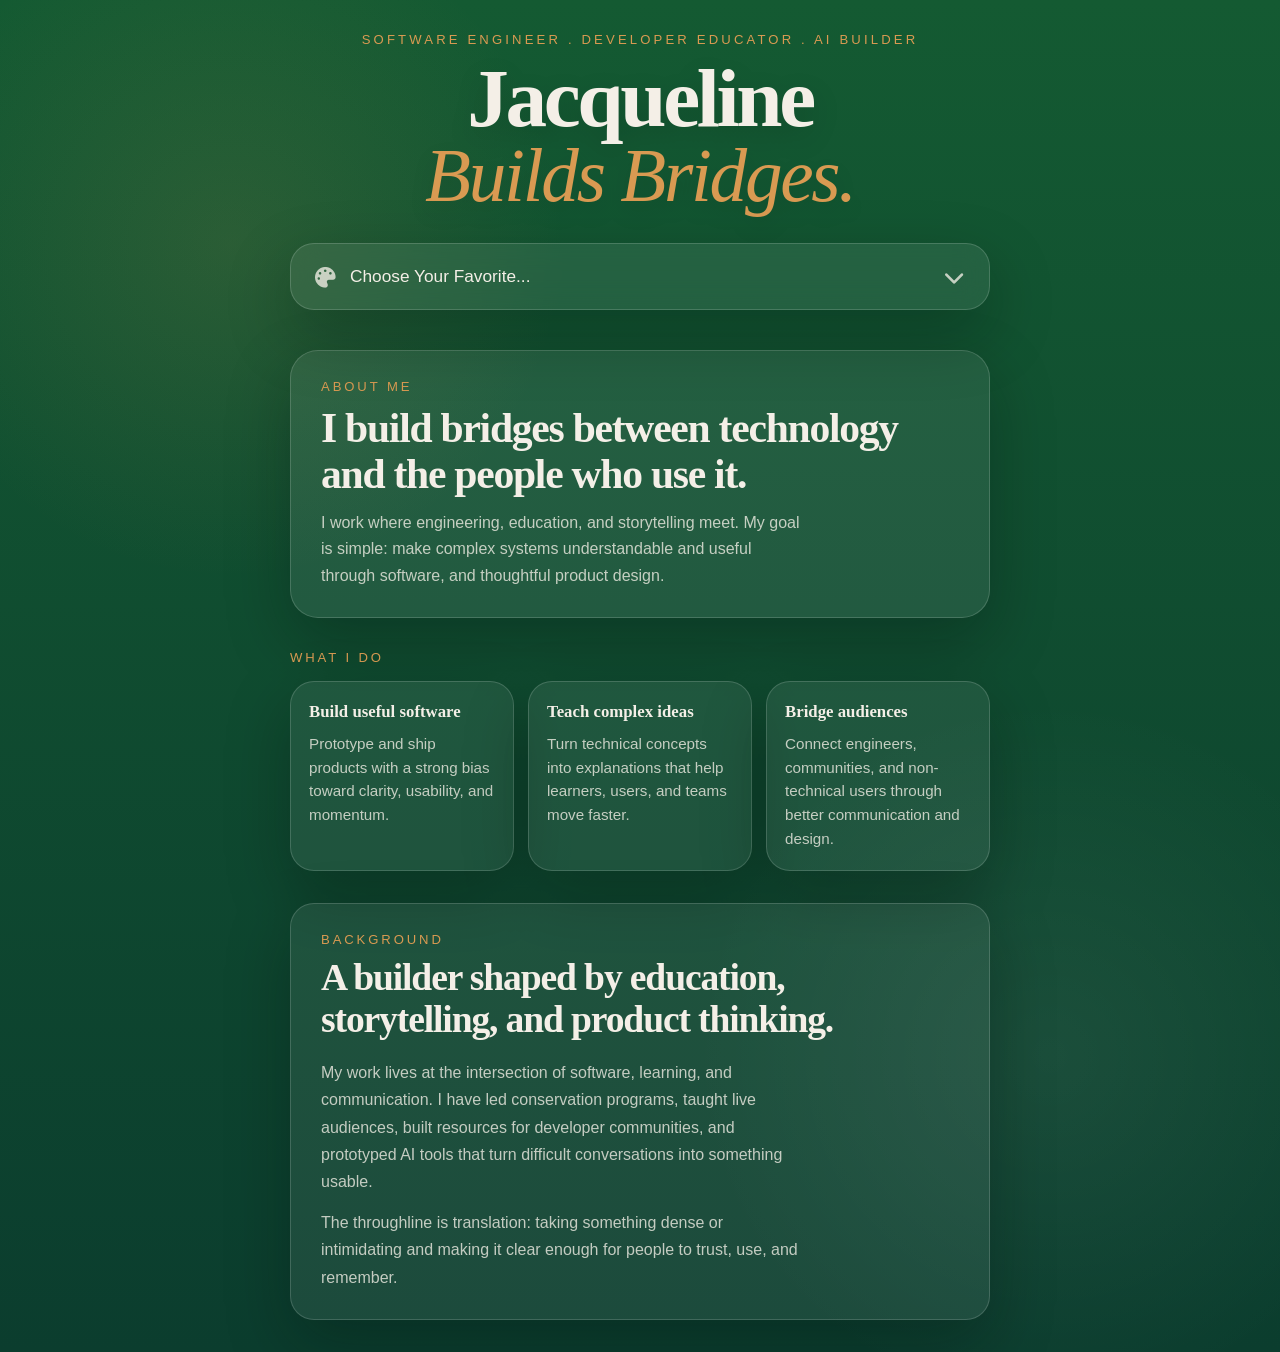
==== index.html @ 626b74d6 "first commit" ====
<!DOCTYPE html>
<html lang="en">
<head>
  <meta charset="UTF-8" />
  <meta name="viewport" content="width=device-width, initial-scale=1.0" />
  <title>Jacqueline's Portfolio</title>
  <link rel="stylesheet" href="https://cdnjs.cloudflare.com/ajax/libs/font-awesome/6.5.1/css/all.min.css" crossorigin="anonymous" referrerpolicy="no-referrer" />
  <link rel="stylesheet" href="./styles.css?v=20260310-home" />
</head>
<body>
  <main class="page-shell">
    <section class="hero-shell">
      <div class="intro-block">
        <p class="eyebrow">Software Engineer . Developer Educator . AI Builder</p>
        <h1 class="title">
          <span class="title-primary">Jacqueline</span>
          <span class="title-accent">Builds Bridges.</span>
        </h1>
      </div>

      <div class="dropdown-shell">
        <div class="custom-select">
          <!-- Select Trigger -->
          <div class="select-trigger">
            <div class="selected-option">
              <i class="fas fa-palette"></i>
              <span>Choose Your Favorite...</span>
            </div>
            <i class="fas fa-chevron-down arrow"></i>
          </div>

          <!-- Dropdown -->
          <div class="dropdown">
            <!-- Search Box -->
            <div class="search-box">
              <input type="text" placeholder="Search options..." id="searchInput" />
              <i class="fas fa-search"></i>
            </div>

            <!-- Options Container -->
            <div class="options-container">
              <div class="option" data-value="design" data-icon="fa-palette" data-href="./projects.html?v=20260310-projects">
                <i class="fas fa-palette" style="color: #f43f5e;"></i>
                <span>Projects</span>
              </div>
              <div class="option" data-value="code" data-icon="fa-code" data-href="https://devreluni.substack.com/p/devrel-uni-august-updates">
                <i class="fas fa-code" style="color: #3b82f6;"></i>
                <span>Writing</span>
              </div>
              <div class="option" data-value="rocket" data-icon="fa-rocket" data-href="https://web-production-86fff.up.railway.app">
                <i class="fas fa-rocket" style="color: #8b5cf6;"></i>
                <span>Launch & Deploy</span>
              </div>
              <div class="option" data-value="heart" data-icon="fa-heart" data-href="./educator.html?v=20260310-educator">
                <i class="fas fa-heart" style="color: #ec4899;"></i>
                <span>Educator Roles</span>
              </div>
              <div class="option" data-value="star" data-icon="fa-star" data-href="./Joya-Resume.pdf">
                <i class="fas fa-star" style="color: #fbbf24;"></i>
                <span>Resume</span>
              </div>
              <div class="option" data-value="coffee" data-icon="fa-coffee" data-href="https://www.linkedin.com/in/jacqueline-j-29304abb/">
                <i class="fas fa-coffee" style="color: #92400e;"></i>
                <span>Contact info</span>
              </div>
            </div>

            <!-- No Results Message -->
            <div class="no-results">
              <i class="fas fa-search"></i>
              <p>No results found!</p>
            </div>
          </div>
        </div>
      </div>

      <section class="about-panel">
        <p class="about-kicker">About Me</p>
        <h2 class="about-title">I build bridges between technology and the people who use it.</h2>
        <p class="about-copy">
          I work where engineering, education, and storytelling meet.
          My goal is simple: make complex systems understandable and useful through software, and thoughtful product design.
        </p>
      </section>

      <section class="what-i-do">
        <div class="section-header">
          <p class="section-kicker">What I Do</p>
        </div>
        <div class="what-grid">
          <article class="what-card">
            <h3>Build useful software</h3>
            <p>Prototype and ship products with a strong bias toward clarity, usability, and momentum.</p>
          </article>
          <article class="what-card">
            <h3>Teach complex ideas</h3>
            <p>Turn technical concepts into explanations that help learners, users, and teams move faster.</p>
          </article>
          <article class="what-card">
            <h3>Bridge audiences</h3>
            <p>Connect engineers, communities, and non-technical users through better communication and design.</p>
          </article>
        </div>
      </section>

      <section class="background-panel">
        <div class="section-header">
          <p class="section-kicker">Background</p>
          <h2 class="section-title">A builder shaped by education, storytelling, and product thinking.</h2>
        </div>
        <div class="background-copy">
          <p>
            My work lives at the intersection of software, learning, and communication. I have led conservation
            programs, taught live audiences, built resources for developer communities, and prototyped AI tools that
            turn difficult conversations into something usable.
          </p>
          <p>
            The throughline is translation: taking something dense or intimidating and making it clear enough for
            people to trust, use, and remember.
          </p>
        </div>
      </section>
    </section>
  </main>

  <script src="./script.js?v=20260310-home"></script>
</body>
</html>
---- styles.css ----
:root {
  --forest-top: #145a32;
  --forest-bottom: #0b3d2e;
  --forest-panel: rgba(255, 255, 255, 0.08);
  --forest-panel-strong: rgba(255, 255, 255, 0.1);
  --forest-line: rgba(255, 255, 255, 0.16);
  --paper: #f4efe7;
  --paper-soft: rgba(244, 239, 231, 0.78);
  --accent: #d99a52;
  --shadow: 0 24px 64px rgba(4, 15, 10, 0.28);
}

* {
  box-sizing: border-box;
  margin: 0;
  padding: 0;
}

html,
body {
  min-height: 100%;
}

body {
  min-height: 100vh;
  font-family: Georgia, "Times New Roman", serif;
  background:
    radial-gradient(circle at 18% 18%, rgba(217, 154, 82, 0.12), transparent 22%),
    radial-gradient(circle at 82% 78%, rgba(255, 255, 255, 0.06), transparent 24%),
    linear-gradient(180deg, var(--forest-top) 0%, var(--forest-bottom) 100%);
  color: var(--paper);
  padding: 32px 18px;
}

body::before {
  content: "";
  position: fixed;
  inset: 0;
  background: linear-gradient(90deg, rgba(255, 255, 255, 0.02) 0, rgba(255, 255, 255, 0.02) 1px, transparent 1px, transparent 100%);
  background-size: 36px 36px;
  opacity: 0.22;
  pointer-events: none;
  z-index: -1;
}

.page-shell {
  width: 100%;
  display: flex;
  justify-content: center;
}

.hero-shell {
  width: min(700px, 100%);
  display: flex;
  flex-direction: column;
  align-items: center;
  gap: 32px;
  text-align: center;
}

.intro-block {
  width: 100%;
  display: flex;
  flex-direction: column;
  gap: 12px;
}

.eyebrow {
  font-family: "Trebuchet MS", Arial, sans-serif;
  font-size: 0.82rem;
  letter-spacing: 0.24em;
  text-transform: uppercase;
  color: var(--accent);
}

.title {
  display: flex;
  flex-direction: column;
  align-items: center;
  gap: 2px;
  font-size: clamp(3rem, 7vw, 5.2rem);
  line-height: 0.95;
  letter-spacing: -0.04em;
  color: var(--paper);
  text-shadow: 0 10px 30px rgba(0, 0, 0, 0.15);
}

.title-primary {
  display: block;
}

.title-accent {
  display: block;
  font-size: clamp(2.6rem, 6.2vw, 4.7rem);
  font-style: italic;
  font-weight: 500;
  letter-spacing: -0.03em;
  color: var(--accent);
  text-shadow: 0 10px 24px rgba(0, 0, 0, 0.12);
}

.dropdown-shell {
  width: 100%;
  padding-bottom: 4px;
}

.custom-select {
  width: 100%;
}

.select-trigger {
  width: 100%;
  display: flex;
  justify-content: space-between;
  align-items: center;
  padding: 22px 24px;
  border-radius: 24px;
  border: 1px solid var(--forest-line);
  background: var(--forest-panel);
  backdrop-filter: blur(14px);
  box-shadow: var(--shadow);
  cursor: pointer;
  transition:
    transform 0.28s ease,
    border-color 0.28s ease,
    background 0.28s ease,
    box-shadow 0.28s ease;
}

.select-trigger:hover {
  transform: translateY(-2px);
  border-color: rgba(255, 255, 255, 0.24);
  background: var(--forest-panel-strong);
}

.select-trigger.active {
  border-color: rgba(217, 154, 82, 0.5);
  box-shadow: 0 0 0 3px rgba(217, 154, 82, 0.12), var(--shadow);
}

.selected-option {
  display: flex;
  align-items: center;
  gap: 14px;
  font-family: "Trebuchet MS", Arial, sans-serif;
  font-size: 1.08rem;
  color: var(--paper);
}

.selected-option i,
.arrow {
  color: var(--paper-soft);
  font-size: 1.3rem;
}

.arrow {
  transition: transform 0.28s ease;
}

.select-trigger.active .arrow {
  transform: rotate(180deg);
}

.dropdown {
  display: none;
  width: 100%;
  flex-direction: column;
  margin-top: 14px;
  padding: 14px;
  border-radius: 24px;
  border: 1px solid var(--forest-line);
  background: rgba(11, 61, 46, 0.96);
  box-shadow: 0 20px 40px rgba(0, 0, 0, 0.18);
  overflow-x: hidden;
}

.dropdown.active {
  display: flex;
}

.search-box {
  position: relative;
  margin-bottom: 14px;
}

.search-box input {
  width: 100%;
  padding: 15px 44px 15px 16px;
  border-radius: 16px;
  border: 1px solid rgba(255, 255, 255, 0.12);
  background: rgba(255, 255, 255, 0.06);
  color: var(--paper);
  font-family: "Trebuchet MS", Arial, sans-serif;
  font-size: 1rem;
  outline: none;
  transition: border-color 0.24s ease, background 0.24s ease, box-shadow 0.24s ease;
}

.search-box input::placeholder {
  color: rgba(244, 239, 231, 0.54);
}

.search-box input:focus {
  border-color: rgba(217, 154, 82, 0.36);
  box-shadow: 0 0 0 3px rgba(217, 154, 82, 0.12);
}

.search-box i {
  position: absolute;
  right: 16px;
  top: 50%;
  transform: translateY(-50%);
  color: rgba(244, 239, 231, 0.54);
}

.options-container {
  overflow: visible;
  max-height: none;
  padding-right: 0;
}

.option {
  position: relative;
  display: flex;
  align-items: center;
  gap: 14px;
  width: 100%;
  margin-bottom: 8px;
  padding: 14px 16px;
  border-radius: 14px;
  border: 1px solid transparent;
  color: var(--paper);
  cursor: pointer;
  overflow: hidden;
  text-align: left;
  transition:
    transform 0.28s ease,
    border-color 0.28s ease,
    background 0.28s ease,
    box-shadow 0.28s ease;
}

.option::before {
  content: "";
  position: absolute;
  inset: 0;
  opacity: 0;
  background: linear-gradient(90deg, rgba(217, 154, 82, 0.08), rgba(255, 255, 255, 0.05));
  transition: opacity 0.28s ease;
}

.option:hover::before {
  opacity: 1;
}

.option:hover {
  transform: translateX(6px);
  border-color: rgba(255, 255, 255, 0.12);
  background: rgba(255, 255, 255, 0.06);
  box-shadow: inset 0 0 0 1px rgba(217, 154, 82, 0.14);
}

.option i,
.option span {
  position: relative;
  z-index: 1;
}

.option i {
  font-size: 1.3rem;
  min-width: 28px;
}

.option span {
  flex: 1;
  font-family: "Trebuchet MS", Arial, sans-serif;
  font-size: 1rem;
  text-align: left;
}

.option.selected {
  border-color: rgba(217, 154, 82, 0.24);
  background: rgba(255, 255, 255, 0.06);
}

.option.selected::after {
  content: "\f00c";
  position: relative;
  z-index: 1;
  font-family: "Font Awesome 6 Free";
  font-weight: 900;
  color: #f8d3a5;
  font-size: 1rem;
}

.option.hidden {
  display: none;
}

.no-results {
  display: none;
  padding: 28px 18px;
  text-align: center;
  color: rgba(244, 239, 231, 0.64);
  font-family: "Trebuchet MS", Arial, sans-serif;
}

.no-results.show {
  display: block;
}

.no-results i {
  display: block;
  margin-bottom: 12px;
  font-size: 2.3rem;
}

.about-panel {
  width: 100%;
  max-width: 700px;
  display: flex;
  flex-direction: column;
  gap: 12px;
  padding: 28px 30px;
  margin-top: 4px;
  border-radius: 28px;
  border: 1px solid var(--forest-line);
  background: rgba(255, 255, 255, 0.08);
  box-shadow: var(--shadow);
  text-align: left;
}

.about-kicker {
  font-family: "Trebuchet MS", Arial, sans-serif;
  font-size: 0.82rem;
  letter-spacing: 0.22em;
  text-transform: uppercase;
  color: var(--accent);
}

.about-title {
  font-size: clamp(1.7rem, 3.7vw, 2.6rem);
  line-height: 1.1;
  letter-spacing: -0.03em;
  color: var(--paper);
}

.about-copy {
  max-width: 54ch;
  font-family: "Trebuchet MS", Arial, sans-serif;
  font-size: 1rem;
  line-height: 1.65;
  color: var(--paper-soft);
}

.what-i-do,
.background-panel {
  width: 100%;
  max-width: 700px;
}

.what-i-do {
  display: flex;
  flex-direction: column;
  gap: 16px;
}

.section-header {
  display: flex;
  flex-direction: column;
  gap: 10px;
  text-align: left;
}

.section-kicker {
  font-family: "Trebuchet MS", Arial, sans-serif;
  font-size: 0.82rem;
  letter-spacing: 0.22em;
  text-transform: uppercase;
  color: var(--accent);
}

.section-title {
  font-size: clamp(1.6rem, 3.5vw, 2.35rem);
  line-height: 1.12;
  letter-spacing: -0.03em;
  color: var(--paper);
}

.what-grid {
  display: grid;
  grid-template-columns: repeat(3, minmax(0, 1fr));
  gap: 14px;
}

.what-card,
.background-panel {
  border-radius: 24px;
  border: 1px solid var(--forest-line);
  background: rgba(255, 255, 255, 0.07);
  box-shadow: var(--shadow);
}

.what-card {
  padding: 20px 18px;
  text-align: left;
}

.what-card h3 {
  margin-bottom: 10px;
  font-size: 1.05rem;
  line-height: 1.2;
  color: var(--paper);
}

.what-card p {
  font-family: "Trebuchet MS", Arial, sans-serif;
  font-size: 0.95rem;
  line-height: 1.55;
  color: var(--paper-soft);
}

.background-panel {
  display: flex;
  flex-direction: column;
  gap: 18px;
  padding: 28px 30px;
  text-align: left;
}

.background-copy {
  display: flex;
  flex-direction: column;
  gap: 14px;
  max-width: 60ch;
}

.background-copy p {
  font-family: "Trebuchet MS", Arial, sans-serif;
  font-size: 1rem;
  line-height: 1.7;
  color: var(--paper-soft);
}

@media (max-width: 768px) {
  body {
    padding: 24px 14px;
  }

  .hero-shell {
    gap: 24px;
  }

  .title {
    font-size: 3rem;
  }

  .select-trigger,
  .about-panel {
    border-radius: 22px;
  }

  .about-panel {
    padding: 24px 22px 26px;
  }

  .what-grid {
    grid-template-columns: 1fr;
  }

  .background-panel {
    padding: 24px 22px 26px;
  }
}

@media (max-width: 480px) {
  .eyebrow {
    font-size: 0.72rem;
    letter-spacing: 0.18em;
  }

  .selected-option {
    font-size: 0.98rem;
  }

  .about-title {
    font-size: 1.85rem;
  }

  .title-accent {
    font-size: 2.45rem;
  }

  .about-copy {
    font-size: 0.98rem;
  }
}
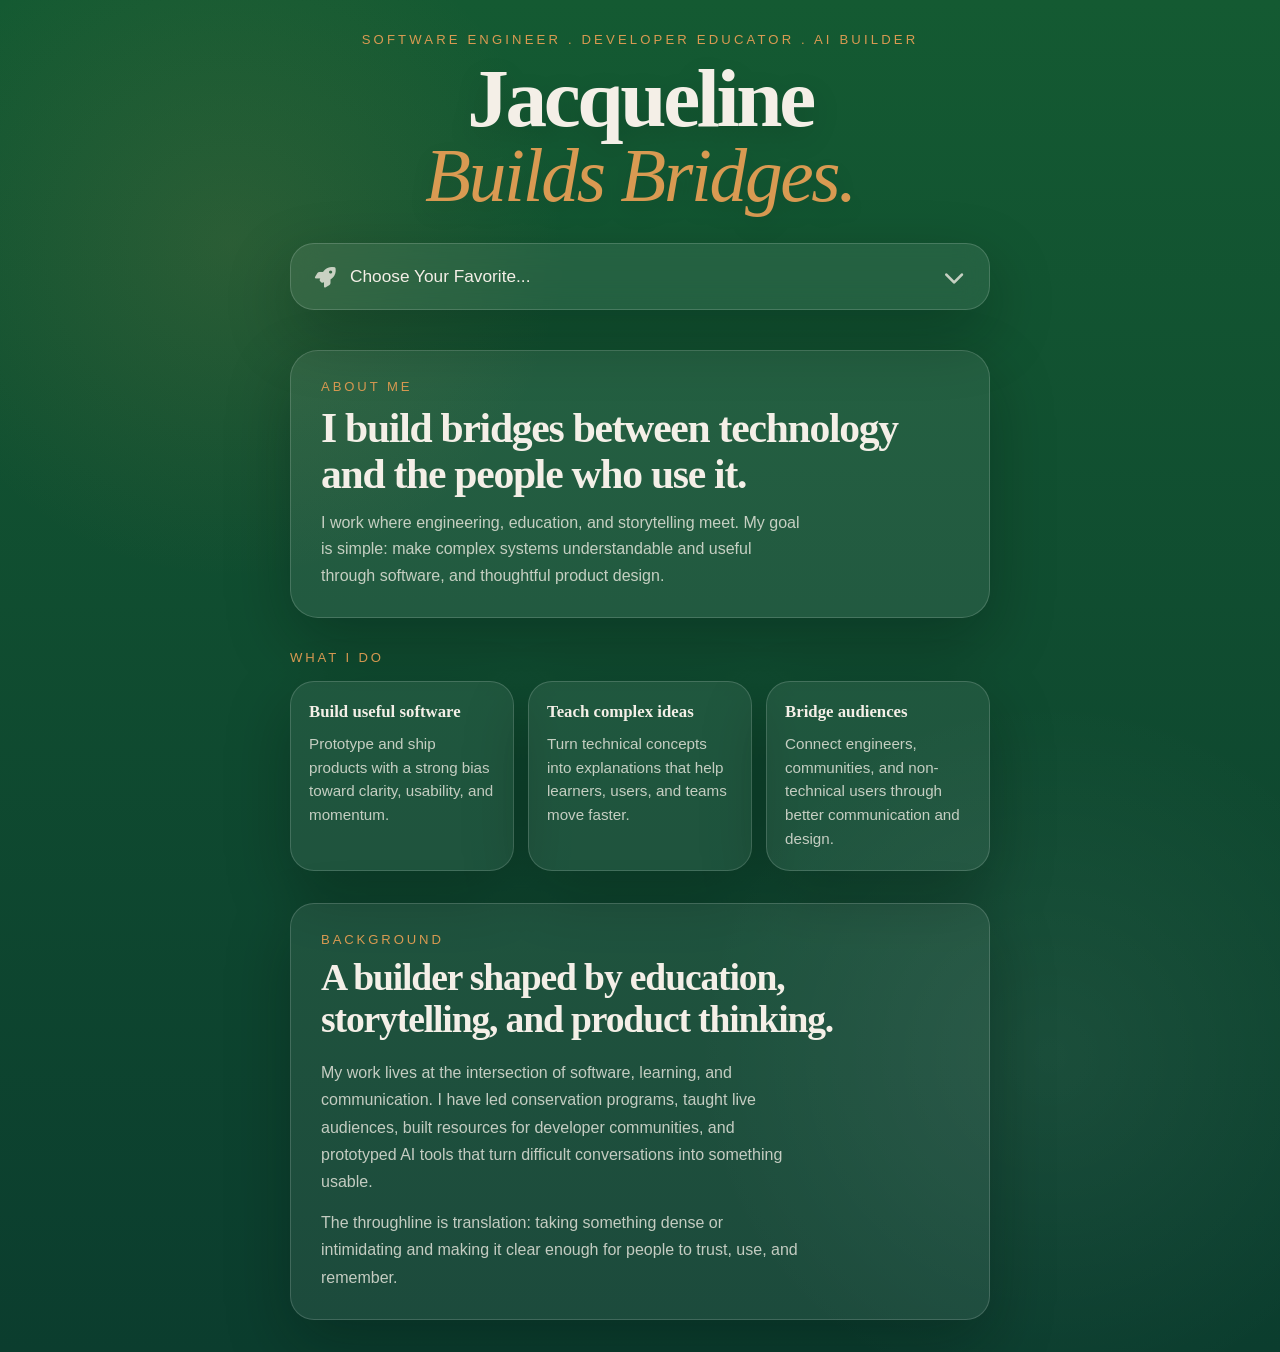
==== commit a8113fe0: "Replace home menu project icon and remove launch section" ====
--- a/index.html
+++ b/index.html
@@ -5,7 +5,7 @@
   <meta name="viewport" content="width=device-width, initial-scale=1.0" />
   <title>Jacqueline's Portfolio</title>
   <link rel="stylesheet" href="https://cdnjs.cloudflare.com/ajax/libs/font-awesome/6.5.1/css/all.min.css" crossorigin="anonymous" referrerpolicy="no-referrer" />
-  <link rel="stylesheet" href="./styles.css?v=20260310-home" />
+  <link rel="stylesheet" href="./styles.css?v=20260423-home" />
 </head>
 <body>
   <main class="page-shell">
@@ -23,7 +23,7 @@
           <!-- Select Trigger -->
           <div class="select-trigger">
             <div class="selected-option">
-              <i class="fas fa-palette"></i>
+              <i class="fas fa-rocket"></i>
               <span>Choose Your Favorite...</span>
             </div>
             <i class="fas fa-chevron-down arrow"></i>
@@ -39,17 +39,13 @@
 
             <!-- Options Container -->
             <div class="options-container">
-              <div class="option" data-value="design" data-icon="fa-palette" data-href="./projects.html?v=20260310-projects">
-                <i class="fas fa-palette" style="color: #f43f5e;"></i>
+              <div class="option" data-value="projects" data-icon="fa-rocket" data-href="./projects.html?v=20260423-projects">
+                <i class="fas fa-rocket" style="color: #8b5cf6;"></i>
                 <span>Projects</span>
               </div>
               <div class="option" data-value="code" data-icon="fa-code" data-href="https://devreluni.substack.com/p/devrel-uni-august-updates">
                 <i class="fas fa-code" style="color: #3b82f6;"></i>
                 <span>Writing</span>
-              </div>
-              <div class="option" data-value="rocket" data-icon="fa-rocket" data-href="https://web-production-86fff.up.railway.app">
-                <i class="fas fa-rocket" style="color: #8b5cf6;"></i>
-                <span>Launch & Deploy</span>
               </div>
               <div class="option" data-value="heart" data-icon="fa-heart" data-href="./educator.html?v=20260310-educator">
                 <i class="fas fa-heart" style="color: #ec4899;"></i>
@@ -123,6 +119,6 @@
     </section>
   </main>
 
-  <script src="./script.js?v=20260310-home"></script>
+  <script src="./script.js?v=20260423-home"></script>
 </body>
 </html>
